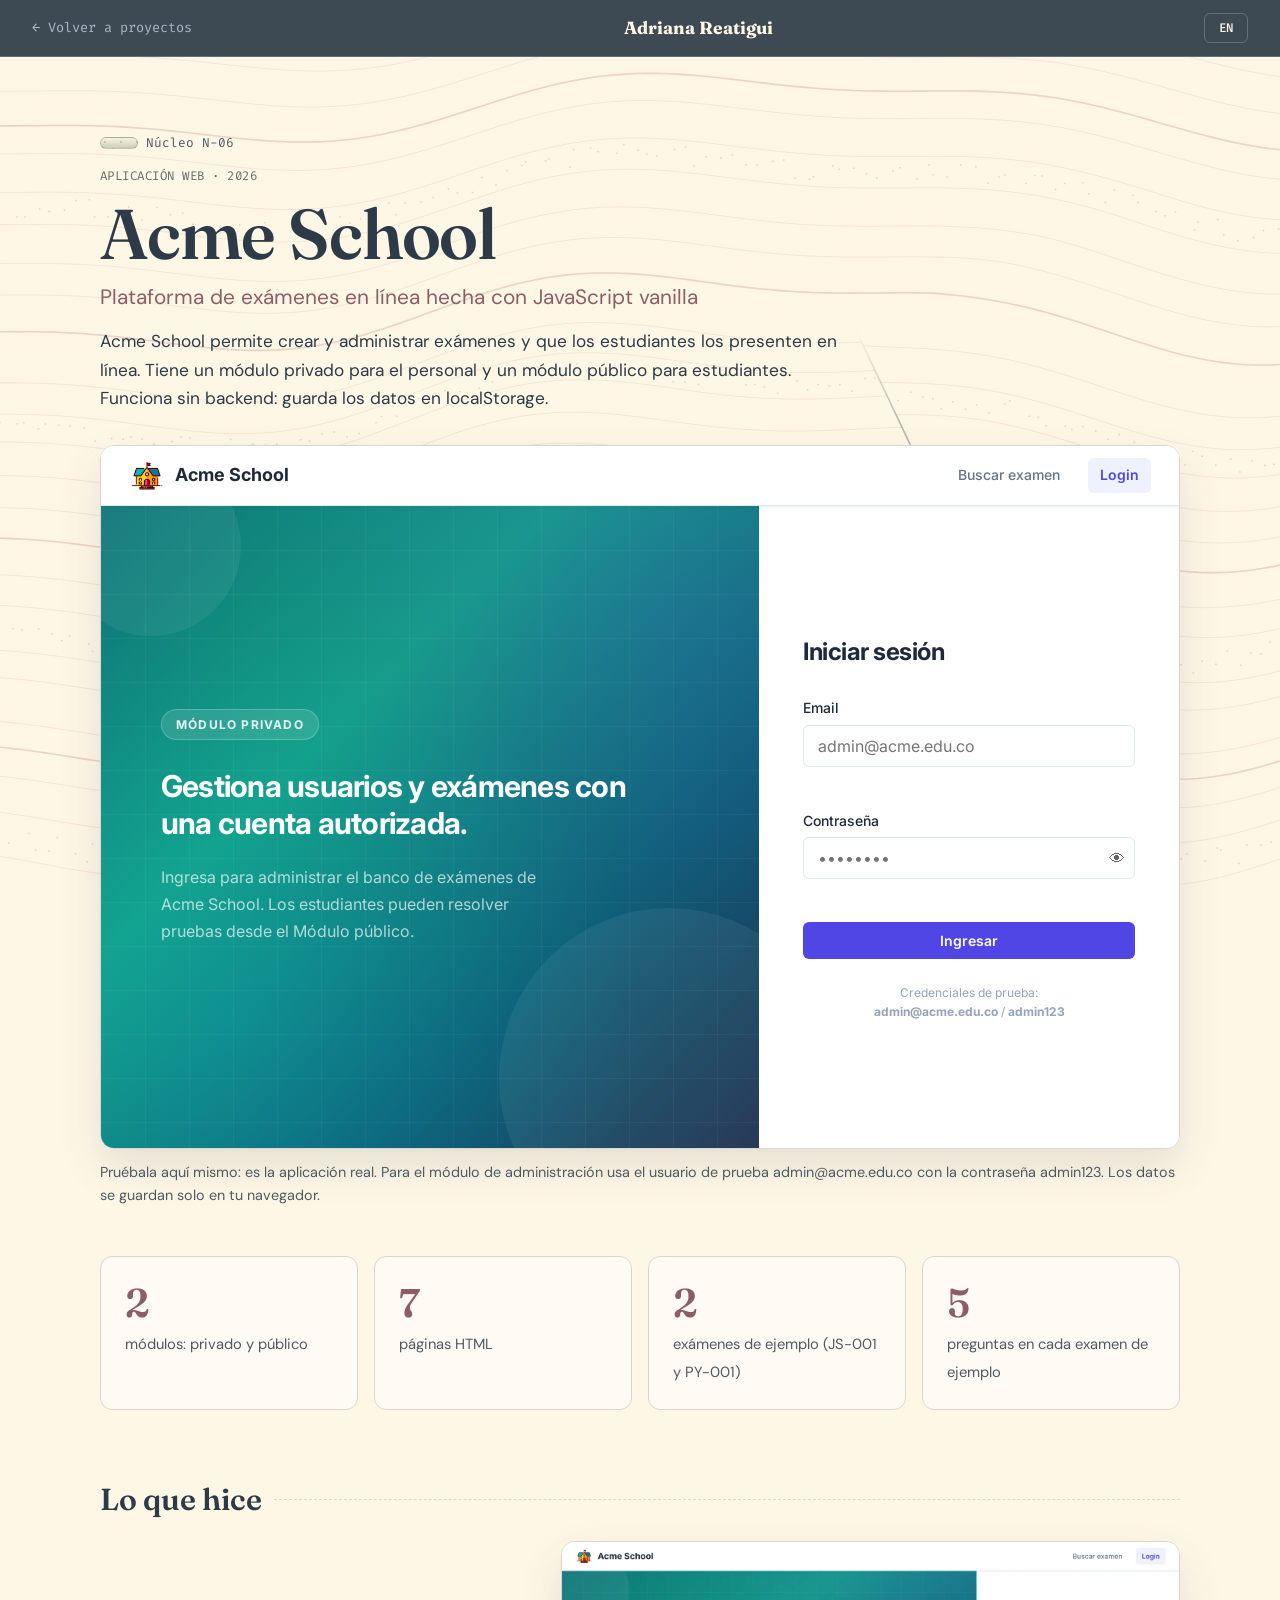
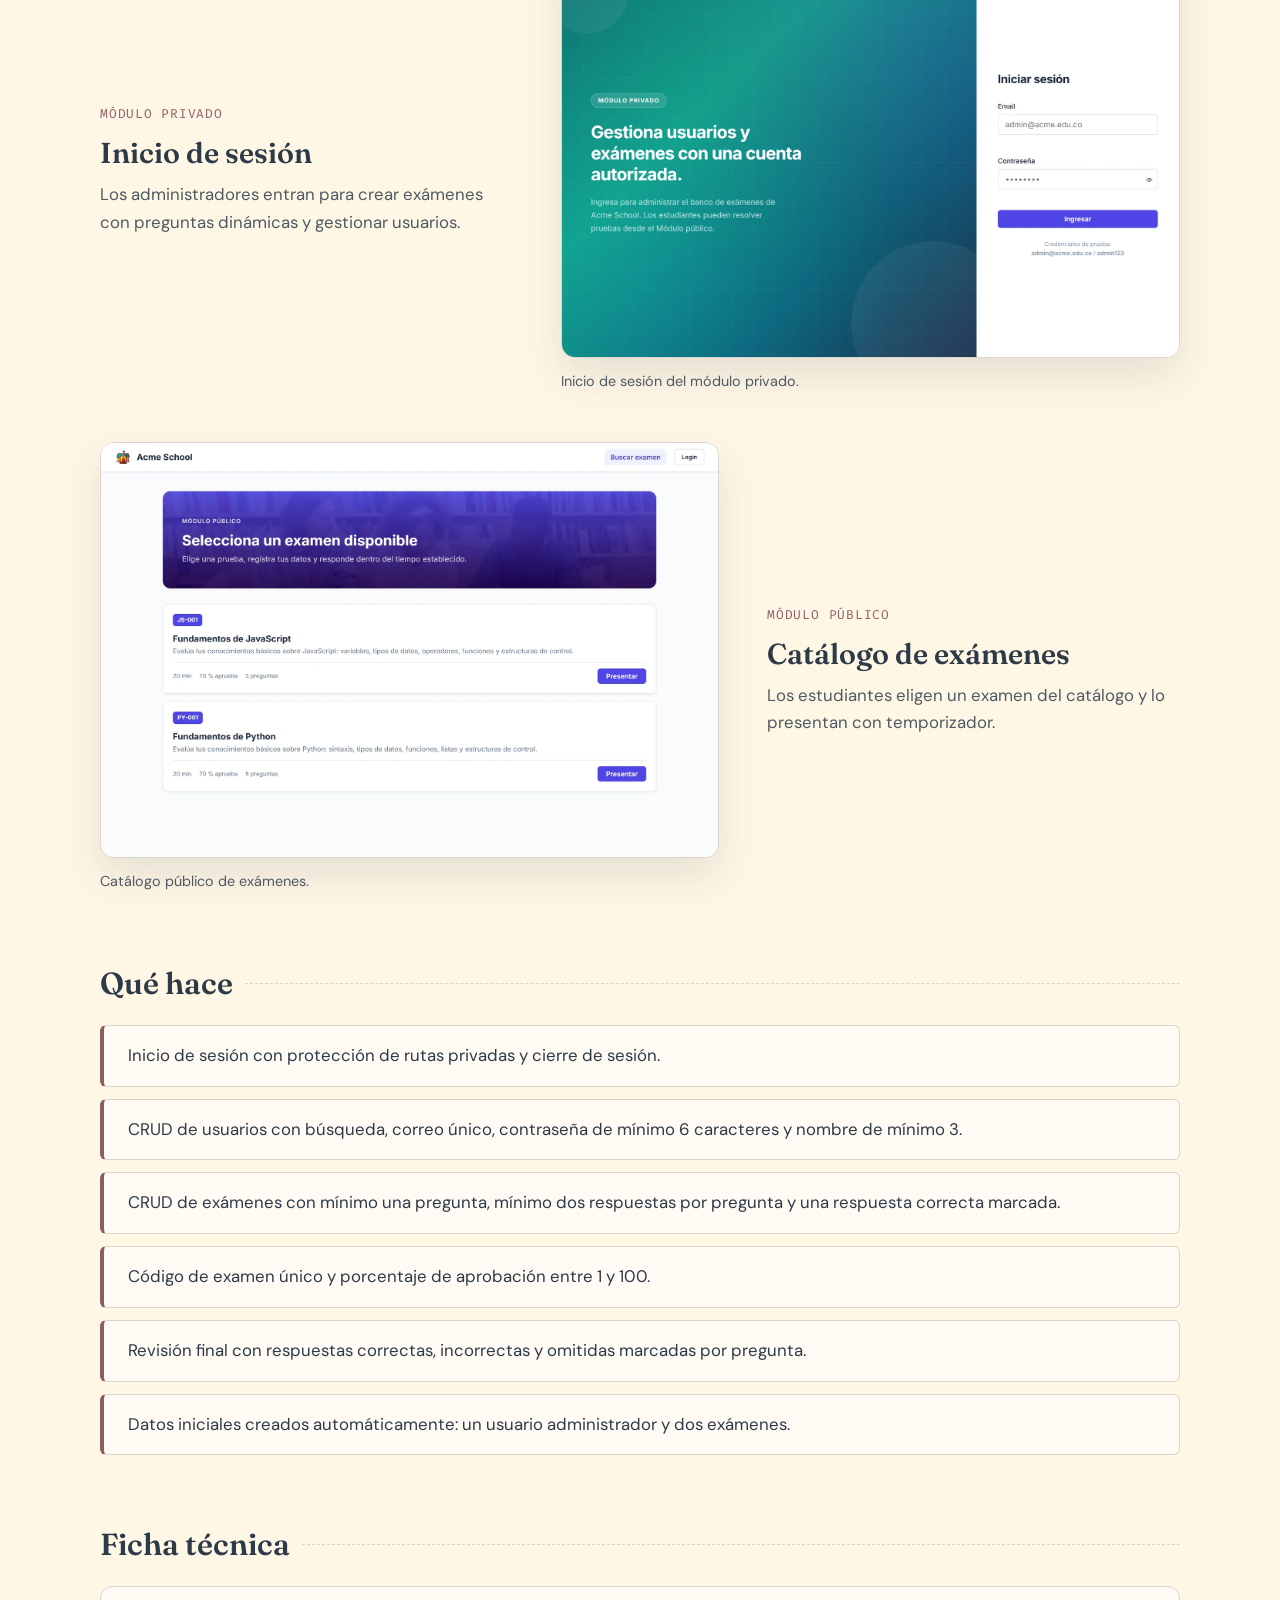
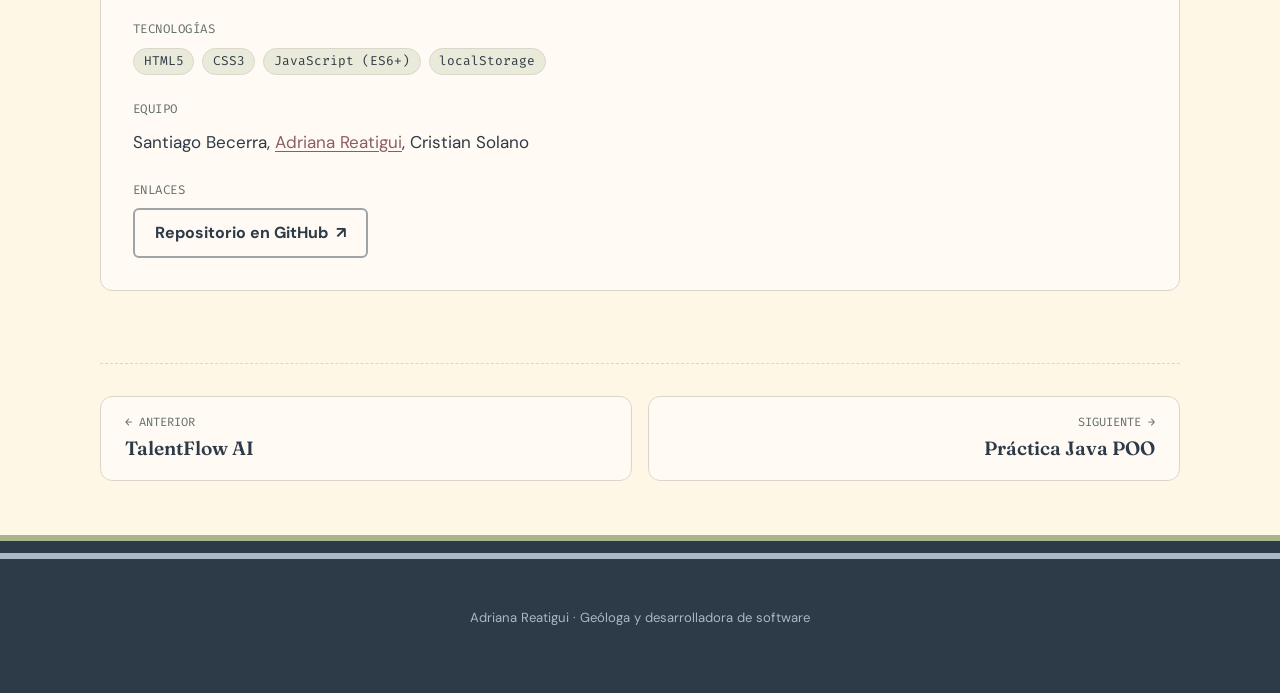
==== proyectos/acme-school.html @ 90c21eab "feat: :sparkles: página de cada proyecto con su trabajo real - Visores interactivos de los workflows" ====
<!DOCTYPE html>
<!-- Generado por tools/build_cases.py a partir de tools/cases/acme-school.json: edita el JSON, no este archivo -->
<html lang="es" data-motion="on" data-title-es="Acme School · Adriana Reatigui" data-title-en="Acme School · Adriana Reatigui">

<head>
  <meta charset="UTF-8">
  <meta name="viewport" content="width=device-width, initial-scale=1.0, viewport-fit=cover">
  <meta name="color-scheme" content="light">
  <meta name="theme-color" content="#2d3a47">
  <title>Acme School · Adriana Reatigui</title>
  <meta name="description" content="Acme School permite crear y administrar exámenes y que los estudiantes los presenten en línea. Tiene un módulo privado para el personal y un módulo público para estudiantes. Funciona sin backend: guarda los datos en localStorage.">
  <link rel="icon" href="../assets/favicon.svg" type="image/svg+xml">
  <link rel="preconnect" href="https://fonts.googleapis.com">
  <link rel="preconnect" href="https://fonts.gstatic.com" crossorigin>
  <link rel="stylesheet" href="https://fonts.googleapis.com/css2?family=DM+Sans:opsz,wght@9..40,400..700&amp;family=Fira+Code:wght@400..500&amp;family=Fraunces:ital,opsz,wght@0,9..144,500..700;1,9..144,500&amp;display=swap">
  <link rel="stylesheet" href="../css/tokens.css">
  <link rel="stylesheet" href="../css/base.css">
  <link rel="stylesheet" href="../css/case.css">
  <script>
    // Idioma elegido en el portafolio, antes de pintar la página (js/case.js hace el resto)
    try {
      if (/[?&]lang=en\b/.test(location.search) || (!/[?&]lang=es\b/.test(location.search) && localStorage.getItem('portafolio:idioma') === 'en')) document.documentElement.lang = 'en';
    } catch (error) {
      // Sin almacenamiento: queda en español
    }
  </script>
  <script type="module" src="../js/case.js"></script>
</head>

<body>
  <a class="skip-link" href="#contenido"><span lang="es">Saltar al contenido</span><span lang="en">Skip to content</span></a>

  <header class="header case-header theme-dark">
    <div class="header__bar">
      <a class="case-back" href="../index.html#proyectos"><span aria-hidden="true">←</span> <span lang="es">Volver a proyectos</span><span lang="en">Back to projects</span></a>
      <a class="header__brand" href="../index.html">Adriana Reatigui</a>
      <button class="lang-toggle" type="button" aria-label="Ver la página en inglés">EN</button>
    </div>
  </header>

  <main class="case case--showcase" id="contenido">
    <div class="case__inner">
      <header class="show-hero">
        <span class="case-hero__id"><span class="case-hero2__core" data-litho="sandstone" aria-hidden="true"></span><span lang="es">Núcleo N-06</span><span lang="en">Core N-06</span></span>
        <p class="case-hero__eyebrow" lang="es">Aplicación web · 2026</p><p class="case-hero__eyebrow" lang="en">Web application · 2026</p>
        <h1 class="show-hero__title">Acme School</h1>
        <p class="show-hero__subtitle" lang="es">Plataforma de exámenes en línea hecha con JavaScript vanilla</p><p class="show-hero__subtitle" lang="en">An online exam platform built with vanilla JavaScript</p>
        <p class="show-hero__intro" lang="es">Acme School permite crear y administrar exámenes y que los estudiantes los presenten en línea. Tiene un módulo privado para el personal y un módulo público para estudiantes. Funciona sin backend: guarda los datos en localStorage.</p><p class="show-hero__intro" lang="en">Acme School lets staff create and manage exams and lets students take them online. It has a private module for staff and a public module for students. It runs without a backend and stores its data in localStorage.</p>
      </header>
      <figure class="show-media show-media--app"><div class="show-demo"><iframe src="demos/acme-school/index.html" title="Demo de Acme School" loading="lazy"></iframe></div><figcaption><span lang="es">Pruébala aquí mismo: es la aplicación real. Para el módulo de administración usa el usuario de prueba admin@acme.edu.co con la contraseña admin123. Los datos se guardan solo en tu navegador.</span><span lang="en">Try it right here: this is the real app. For the admin module use the test user admin@acme.edu.co with the password admin123. Data is stored only in your browser.</span></figcaption></figure>

      <ul class="case-stats">
        <li class="case-stat"><span class="case-stat__value">2</span><span class="case-stat__label" lang="es">módulos: privado y público</span><span class="case-stat__label" lang="en">modules: private and public</span></li>
        <li class="case-stat"><span class="case-stat__value">7</span><span class="case-stat__label" lang="es">páginas HTML</span><span class="case-stat__label" lang="en">HTML pages</span></li>
        <li class="case-stat"><span class="case-stat__value">2</span><span class="case-stat__label" lang="es">exámenes de ejemplo (JS-001 y PY-001)</span><span class="case-stat__label" lang="en">sample exams (JS-001 and PY-001)</span></li>
        <li class="case-stat"><span class="case-stat__value">5</span><span class="case-stat__label" lang="es">preguntas en cada examen de ejemplo</span><span class="case-stat__label" lang="en">questions in each sample exam</span></li>
      </ul>
      <section class="case-section" aria-labelledby="blocks">
        <h2 class="case-section__title" id="blocks"><span lang="es">Lo que hice</span><span lang="en">What I did</span></h2>
        <article class="show-block"><div class="show-block__text"><span class="show-block__step"><span lang="es">Módulo privado</span><span lang="en">Private module</span></span><h3 class="show-block__title"><span lang="es">Inicio de sesión</span><span lang="en">Sign-in</span></h3><p lang="es">Los administradores entran para crear exámenes con preguntas dinámicas y gestionar usuarios.</p><p lang="en">Admins sign in to create exams with dynamic questions and manage users.</p></div><figure class="show-media"><a href="../assets/img/casos/acme-login.webp" target="_blank" rel="noopener"><img src="../assets/img/casos/acme-login.webp" alt="Pantalla de inicio de sesión de Acme School" data-alt-es="Pantalla de inicio de sesión de Acme School" data-alt-en="Acme School sign-in screen" loading="lazy" decoding="async"></a><figcaption><span lang="es">Inicio de sesión del módulo privado.</span><span lang="en">Private module sign-in.</span></figcaption></figure></article>
        <article class="show-block show-block--flip"><div class="show-block__text"><span class="show-block__step"><span lang="es">Módulo público</span><span lang="en">Public module</span></span><h3 class="show-block__title"><span lang="es">Catálogo de exámenes</span><span lang="en">Exam catalog</span></h3><p lang="es">Los estudiantes eligen un examen del catálogo y lo presentan con temporizador.</p><p lang="en">Students pick an exam from the catalog and take it with a timer.</p></div><figure class="show-media"><a href="../assets/img/casos/acme-catalogo.webp" target="_blank" rel="noopener"><img src="../assets/img/casos/acme-catalogo.webp" alt="Catálogo público de exámenes de Acme School" data-alt-es="Catálogo público de exámenes de Acme School" data-alt-en="Acme School public exam catalog" loading="lazy" decoding="async"></a><figcaption><span lang="es">Catálogo público de exámenes.</span><span lang="en">Public exam catalog.</span></figcaption></figure></article>
      </section>
      <section class="case-section" aria-labelledby="results">
        <h2 class="case-section__title" id="results"><span lang="es">Qué hace</span><span lang="en">What it does</span></h2>
        <ul class="show-results" lang="es"><li>Inicio de sesión con protección de rutas privadas y cierre de sesión.</li><li>CRUD de usuarios con búsqueda, correo único, contraseña de mínimo 6 caracteres y nombre de mínimo 3.</li><li>CRUD de exámenes con mínimo una pregunta, mínimo dos respuestas por pregunta y una respuesta correcta marcada.</li><li>Código de examen único y porcentaje de aprobación entre 1 y 100.</li><li>Revisión final con respuestas correctas, incorrectas y omitidas marcadas por pregunta.</li><li>Datos iniciales creados automáticamente: un usuario administrador y dos exámenes.</li></ul><ul class="show-results" lang="en"><li>Sign-in with private route protection and sign-out.</li><li>User CRUD with search, unique email, a password of at least 6 characters and a name of at least 3.</li><li>Exam CRUD requiring at least one question, at least two answers per question and one answer marked as correct.</li><li>Unique exam code and a passing percentage between 1 and 100.</li><li>Final review marking correct, incorrect and skipped answers for each question.</li><li>Initial data created automatically: one administrator user and two exams.</li></ul>
      </section>
      <section class="case-section" aria-labelledby="facts">
        <h2 class="case-section__title" id="facts"><span lang="es">Ficha técnica</span><span lang="en">Project details</span></h2>
        <dl class="case-facts">
          <div><dt><span lang="es">Tecnologías</span><span lang="en">Technologies</span></dt><dd><ul class="chips"><li class="chip">HTML5</li><li class="chip">CSS3</li><li class="chip">JavaScript (ES6+)</li><li class="chip">localStorage</li></ul></dd></div>
          <div><dt><span lang="es">Equipo</span><span lang="en">Team</span></dt><dd>Santiago Becerra, <a href="https://github.com/reatiguiadriana901" target="_blank" rel="noopener">Adriana Reatigui</a>, Cristian Solano</dd></div>
          <div><dt><span lang="es">Enlaces</span><span lang="en">Links</span></dt><dd class="case-links"><a class="button button--ghost" href="https://github.com/reatiguiadriana901/ProyectoAcmesSchool_JavaScript_Becerra_Reatigui_Solano" target="_blank" rel="noopener"><span lang="es">Repositorio en GitHub</span><span lang="en">GitHub repository</span> <span aria-hidden="true">↗</span></a></dd></div>
        </dl>
      </section>
      <nav class="case-pager" aria-label="Otros proyectos">
        <a class="case-pager__link case-pager__link--prev" href="talentflow-ai.html"><span class="case-pager__hint"><span lang="es">← Anterior</span><span lang="en">← Previous</span></span><span class="case-pager__name">TalentFlow AI</span></a>
        <a class="case-pager__link case-pager__link--next" href="java-poo.html"><span class="case-pager__hint"><span lang="es">Siguiente →</span><span lang="en">Next →</span></span><span class="case-pager__name"><span lang="es">Práctica Java POO</span><span lang="en">Java OOP Practice</span></span></a>
      </nav>
    </div>
  </main>

  <footer class="footer theme-dark">
    <p class="footer__credits">Adriana Reatigui · <span lang="es">Geóloga y desarrolladora de software</span><span lang="en">Geologist and software developer</span></p>
  </footer>

  <!-- Fondo animado: corte geológico (fx/cross-section.js) -->
  <canvas class="cross-section" id="cross-section" aria-hidden="true"></canvas>
</body>

</html>
---- css/tokens.css ----
/* ==========================================================================
   Tokens: paleta de Adriana (crema vainilla, rosa pétalo, palo de rosa,
   salvia, azul niebla y azul medianoche), los colores de Lapilli,
   tipografías y medidas.
   El sitio es claro; .theme-dark (cabecera, inicio, contacto y pie) usa los
   mismos tokens con valores invertidos.
   ========================================================================== */

:root {
  color-scheme: light;

  /* Paleta */
  --vanilla: #fff7e6;
  --blush: #f7c8d3;
  --rosewood: #b46a72;
  --sage: #a8b58a;
  --misty: #a9b7c6;
  --midnight: #2d3a47;

  /* Fondos */
  --color-bg: var(--vanilla);
  /* Todo sale de los seis colores base, así el panel de ajustes puede cambiar de paleta */
  --color-surface: color-mix(in oklab, var(--vanilla) 45%, white);
  --color-surface-raised: color-mix(in oklab, var(--vanilla) 90%, var(--midnight));
  --color-border: color-mix(in oklab, var(--vanilla) 84%, var(--midnight));

  /* Texto: los acentos de la paleta se oscurecen con el color oscuro para que den contraste */
  --color-text: var(--midnight);
  --color-text-muted: color-mix(in oklab, var(--midnight) 82%, var(--vanilla));
  --color-heading: color-mix(in oklab, var(--rosewood) 72%, var(--midnight));
  --color-label: color-mix(in oklab, var(--sage) 45%, var(--midnight));

  /* Acentos */
  --color-accent: color-mix(in oklab, var(--rosewood) 72%, var(--midnight));
  --color-accent-strong: color-mix(in oklab, var(--rosewood) 55%, var(--midnight));
  --color-chip: color-mix(in oklab, var(--sage) 24%, var(--color-surface));
  --color-highlight: var(--rosewood); /* solo decoración */

  /* Estratos de la columna de habilidades y del pie */
  --color-stratum-1: var(--blush);
  --color-stratum-2: var(--sage);
  --color-stratum-3: var(--misty);
  --color-stratum-4: var(--midnight);

  /* Rocas de los cortes geológicos y de la columna de habilidades */
  --color-soil: color-mix(in oklab, var(--sage) 70%, var(--midnight));
  --color-sandstone: color-mix(in oklab, var(--sage) 28%, var(--vanilla));
  --color-shale: color-mix(in oklab, var(--blush) 50%, var(--vanilla));
  --color-limestone: color-mix(in oklab, var(--misty) 38%, var(--vanilla));
  --color-conglomerate: color-mix(in oklab, var(--rosewood) 22%, var(--vanilla));
  --color-igneous: color-mix(in oklab, var(--midnight) 14%, var(--vanilla));
  --color-dike: var(--rosewood);

  /* Símbolos de litología (mosaicos SVG): arenisca, lutita, caliza, conglomerado e ígnea */
  --litho-sandstone: url("data:image/svg+xml,%3Csvg xmlns='http://www.w3.org/2000/svg' width='16' height='16'%3E%3Cpath fill='%232d3a47' fill-opacity='.22' d='M3 3h2v2H3zM11 10h2v2h-2z'/%3E%3C/svg%3E");
  --litho-shale: url("data:image/svg+xml,%3Csvg xmlns='http://www.w3.org/2000/svg' width='24' height='12'%3E%3Cpath stroke='%232d3a47' stroke-opacity='.22' stroke-width='1.5' d='M2 3.5h8M14 9.5h8'/%3E%3C/svg%3E");
  --litho-limestone: url("data:image/svg+xml,%3Csvg xmlns='http://www.w3.org/2000/svg' width='32' height='16'%3E%3Cpath fill='none' stroke='%232d3a47' stroke-opacity='.18' stroke-width='1.5' d='M0 .75h32M0 8.75h32M8 0v8M24 8v8'/%3E%3C/svg%3E");
  --litho-conglomerate: url("data:image/svg+xml,%3Csvg xmlns='http://www.w3.org/2000/svg' width='28' height='20'%3E%3Cg fill='none' stroke='%232d3a47' stroke-opacity='.22' stroke-width='1.5'%3E%3Ccircle cx='7' cy='6' r='3'/%3E%3Ccircle cx='20' cy='14' r='3.5'/%3E%3C/g%3E%3C/svg%3E");
  --litho-igneous: url("data:image/svg+xml,%3Csvg xmlns='http://www.w3.org/2000/svg' width='20' height='20'%3E%3Cpath fill='none' stroke='%232d3a47' stroke-opacity='.22' stroke-width='1.5' d='M2 3l3 5l3-5M12 12l3 5l3-5'/%3E%3C/svg%3E");

  /* Lapilli, el T-Rex verde olivino */
  --color-olivine: #7a9a3a;
  --color-olivine-shadow: #556b2a;
  --color-olivine-belly: #c9d98a;
  --color-eye: #1f1a17;

  /* Tipografías: Fraunces (títulos), DM Sans (texto), Fira Code (etiquetas) */
  --font-display: "Fraunces", Georgia, "Times New Roman", serif;
  --font-body: "DM Sans", system-ui, -apple-system, "Segoe UI", Roboto, sans-serif;
  --font-mono: "Fira Code", ui-monospace, "Cascadia Code", Consolas, monospace;

  /* Espacios y medidas */
  --space-1: 0.25rem;
  --space-2: 0.5rem;
  --space-3: 0.75rem;
  --space-4: 1rem;
  --space-5: 1.5rem;
  --space-6: 2rem;
  --space-7: 3rem;
  --space-8: 4.5rem;
  /* La columna crece en pantallas grandes, pero deja siempre 300 px a cada lado para Lapilli */
  --column: clamp(760px, calc(100vw - 600px), 1120px);
  --gutter: clamp(1rem, 4vw, 2rem);
  --header-h: 3.5rem;
  --radius-sm: 6px;
  --radius: 12px;
  --shadow: 0 12px 32px rgb(45 58 71 / 0.12);

  /* Escena de la mascota (layout.js actualiza --px y --lane-w) */
  --px: 4px;
  --lane-w: 0px;
  --stage-h: 88px;

  /* Capas */
  --z-scene: 5;
  --z-content: 10;
  --z-mascot: 20;
  --z-fx: 30;
  --z-stage: 40;
  --z-header: 50;
}

/* Secciones oscuras: azul medianoche con texto vainilla y acento rosa pétalo */
.theme-dark {
  color-scheme: dark;
  --color-bg: var(--midnight);
  --color-surface: color-mix(in oklab, var(--midnight) 88%, white);
  --color-surface-raised: color-mix(in oklab, var(--midnight) 80%, white);
  --color-border: color-mix(in oklab, var(--midnight) 70%, white);
  --color-text: var(--vanilla);
  --color-text-muted: var(--misty);
  --color-heading: var(--sage);
  --color-label: var(--sage);
  --color-accent: var(--blush);
  --color-accent-strong: color-mix(in oklab, var(--blush) 60%, white);
  --color-chip: color-mix(in oklab, var(--sage) 24%, var(--color-bg));
  background: var(--color-bg);
  color: var(--color-text);
}
---- css/base.css ----
/* ==========================================================================
   Base: reset, tipografía, botones, cabecera, pie y accesibilidad
   ========================================================================== */

*,
*::before,
*::after {
  box-sizing: border-box;
}

html {
  scroll-behavior: smooth;
  scroll-padding-top: calc(var(--header-h) + 1.5rem);
  -webkit-text-size-adjust: 100%;
}

body {
  position: relative; /* origen de las coordenadas del documento para la escena */
  margin: 0;
  /* Detrás va el corte geológico animado (fx/cross-section.js) */
  background: var(--color-bg);
  color: var(--color-text);
  font-family: var(--font-body);
  font-size: 1.0625rem;
  line-height: 1.65;
  overflow-x: hidden;
}

img,
canvas,
svg {
  display: block;
  max-width: 100%;
}

h1,
h2,
h3,
h4 {
  margin: 0 0 var(--space-4);
  font-family: var(--font-display);
  font-weight: 600;
  line-height: 1.15;
  text-wrap: balance;
}

h2 {
  font-size: clamp(2rem, 4.5vw, 2.75rem);
}

h3 {
  font-size: 1.3rem;
}

p {
  margin: 0 0 var(--space-4);
}

a {
  color: var(--color-accent);
  text-underline-offset: 0.2em;
}

a:hover {
  color: var(--color-accent-strong);
}

:focus-visible {
  outline: 3px solid var(--color-accent);
  outline-offset: 2px;
  border-radius: 2px;
}

.visually-hidden {
  position: absolute !important;
  width: 1px;
  height: 1px;
  margin: -1px;
  padding: 0;
  overflow: hidden;
  clip: rect(0 0 0 0);
  white-space: nowrap;
  border: 0;
}

.skip-link {
  position: absolute;
  top: var(--space-2);
  left: var(--space-2);
  z-index: calc(var(--z-header) + 1);
  padding: var(--space-2) var(--space-4);
  background: var(--color-accent);
  color: var(--color-bg);
  font-weight: 700;
  border-radius: var(--radius-sm);
  transform: translateY(-200%);
}

.skip-link:focus {
  transform: none;
}

/* ---------- Columna central ---------- */

.section {
  position: relative;
  z-index: var(--z-content);
  padding-block: clamp(3.5rem, 7vw, 5.5rem);
  padding-inline: var(--gutter);
}

.section__inner {
  max-width: var(--column);
  margin-inline: auto;
}

/* Etiqueta corta sobre un título */
.eyebrow {
  display: inline-flex;
  align-items: center;
  gap: var(--space-2);
  margin-bottom: var(--space-4);
  color: var(--color-label);
  font-family: var(--font-mono);
  font-size: 0.85rem;
  letter-spacing: 0.02em;
}

/* Número de sección, como el de una pestaña de archivo */
.eyebrow__index {
  padding: 0 0.45rem;
  border: 1px solid currentColor;
  border-radius: 4px;
  font-size: 0.75rem;
}

.chips {
  display: flex;
  flex-wrap: wrap;
  gap: var(--space-2);
  margin: 0;
  padding: 0;
  list-style: none;
}

.chip {
  padding: 0.15rem 0.6rem;
  border: 1px solid var(--color-border);
  border-radius: 999px;
  background: var(--color-chip);
  color: var(--color-text);
  font-family: var(--font-mono);
  font-size: 0.8rem;
  line-height: 1.6;
}

/* ---------- Botones ---------- */

.button {
  display: inline-flex;
  align-items: center;
  justify-content: center;
  gap: var(--space-2);
  min-height: 2.75rem;
  padding: 0.6rem 1.25rem;
  border: 2px solid transparent;
  border-radius: var(--radius-sm);
  font-family: var(--font-body);
  font-size: 1rem;
  font-weight: 700;
  text-decoration: none;
  cursor: pointer;
  transition: transform 0.15s ease, background-color 0.15s ease, color 0.15s ease;
}

.button--primary {
  background: var(--color-accent);
  color: var(--color-bg);
}

.button--primary:hover {
  background: var(--color-accent-strong);
  color: var(--color-bg);
}

.button--ghost {
  border-color: color-mix(in oklab, var(--color-text) 45%, transparent);
  background: transparent;
  color: var(--color-text);
}

.button--ghost:hover {
  border-color: var(--color-accent);
  color: var(--color-accent);
}

.button:active {
  transform: translateY(1px);
}

/* ---------- Cabecera ---------- */

.header {
  position: sticky;
  top: 0;
  z-index: var(--z-header);
  background: color-mix(in oklab, var(--color-bg) 92%, transparent);
  backdrop-filter: blur(8px);
  border-bottom: 1px solid var(--color-border);
}

.header__bar {
  display: flex;
  align-items: center;
  gap: var(--space-4);
  min-height: var(--header-h);
  padding-inline: var(--gutter);
}

.header__brand {
  flex: none;
  color: var(--color-text);
  font-family: var(--font-display);
  font-size: 1.1rem;
  font-weight: 700;
  text-decoration: none;
}

.nav {
  flex: 1;
  min-width: 0;
  overflow-x: auto;
  scrollbar-width: none;
}

.nav__list {
  display: flex;
  gap: var(--space-1);
  margin: 0;
  padding: 0;
  list-style: none;
}

.nav__link {
  display: block;
  padding: 0.35rem 0.6rem;
  border-radius: var(--radius-sm);
  color: var(--color-text-muted);
  font-family: var(--font-mono);
  font-size: 0.82rem;
  white-space: nowrap;
  text-decoration: none;
}

.nav__link:hover,
.nav__link[aria-current="true"] {
  background: var(--color-surface-raised);
  color: var(--color-text);
}

.motion-toggle,
.lang-toggle {
  flex: none;
  display: inline-flex;
  align-items: center;
  gap: var(--space-2);
  padding: 0.35rem 0.7rem;
  border: 1px solid var(--color-border);
  border-radius: var(--radius-sm);
  background: transparent;
  color: var(--color-text-muted);
  font-family: var(--font-mono);
  font-size: 0.78rem;
  cursor: pointer;
}

.motion-toggle:hover,
.lang-toggle:hover {
  border-color: var(--color-accent);
  color: var(--color-text);
}

/* Botón de idioma: muestra el idioma al que cambia (EN o ES) */
.lang-toggle {
  justify-content: center;
  min-width: 2.75rem;
  color: var(--color-text);
  font-weight: 500;
}

/* Sin JavaScript no hay traducción ni ajustes */
html:not(.js) .lang-toggle,
html:not(.js) .settings {
  display: none;
}

/* ---------- Panel de ajustes (ui/settings.js): un <details> ---------- */

.settings {
  position: relative;
  flex: none;
}

.settings__toggle {
  display: inline-flex;
  align-items: center;
  gap: var(--space-2);
  padding: 0.35rem 0.7rem;
  border: 1px solid var(--color-border);
  border-radius: var(--radius-sm);
  color: var(--color-text-muted);
  font-family: var(--font-mono);
  font-size: 0.78rem;
  list-style: none;
  cursor: pointer;
}

.settings__toggle::-webkit-details-marker {
  display: none;
}

.settings__toggle::after {
  content: "▾";
}

.settings[open] .settings__toggle,
.settings__toggle:hover {
  border-color: var(--color-accent);
  color: var(--color-text);
}

.settings__panel {
  position: absolute;
  top: calc(100% + var(--space-2));
  right: 0;
  z-index: 1;
  display: grid;
  gap: var(--space-2);
  width: 270px;
  padding: var(--space-4);
  border: 1px solid var(--color-border);
  border-radius: var(--radius);
  background: var(--color-surface);
  box-shadow: 0 18px 40px rgb(0 0 0 / 0.35);
}

.settings__label {
  margin: var(--space-2) 0 0;
  color: var(--color-label);
  font-family: var(--font-mono);
  font-size: 0.72rem;
  letter-spacing: 0.04em;
  text-transform: uppercase;
}

.settings__panel .motion-toggle,
.settings__lapilli {
  justify-content: center;
  width: 100%;
}

.settings__lapilli {
  display: inline-flex;
  padding: 0.35rem 0.7rem;
  border: 1px solid var(--color-border);
  border-radius: var(--radius-sm);
  background: transparent;
  color: var(--color-text);
  font-family: var(--font-mono);
  font-size: 0.78rem;
  cursor: pointer;
}

.settings__lapilli:hover {
  border-color: var(--color-accent);
}

.settings__palettes {
  display: grid;
  gap: var(--space-1);
}

.settings__palette {
  display: flex;
  align-items: center;
  gap: var(--space-3);
  width: 100%;
  padding: 0.35rem 0.5rem;
  border: 1px solid transparent;
  border-radius: var(--radius-sm);
  background: transparent;
  color: var(--color-text);
  font-family: var(--font-body);
  font-size: 0.85rem;
  text-align: left;
  cursor: pointer;
}

.settings__palette:hover,
.settings__palette[aria-pressed="true"] {
  border-color: var(--color-accent);
  background: var(--color-surface-raised);
}

/* Los cinco colores de cada paleta, en círculos que se montan un poco */
.settings__swatches {
  display: flex;
  flex: none;
}

.settings__swatches span {
  width: 16px;
  height: 16px;
  margin-right: -4px;
  border: 1px solid rgb(255 255 255 / 0.3);
  border-radius: 50%;
}

.motion-toggle[disabled] {
  cursor: default;
  opacity: 0.7;
}

@media (max-width: 899px) {
  .header__bar {
    flex-wrap: wrap;
    row-gap: 0;
    padding-block: var(--space-2);
  }

  .header__brand {
    flex: 1;
  }

  .nav {
    order: 3;
    flex-basis: 100%;
  }
}

/* ---------- Pie ---------- */

.footer {
  position: relative;
  z-index: var(--z-content);
  padding: var(--space-7) var(--gutter);
  border-top: 6px solid var(--color-stratum-3);
  box-shadow: 0 -12px 0 var(--color-stratum-4), 0 -18px 0 var(--color-stratum-2);
  background: var(--color-bg);
  color: var(--color-text-muted);
  font-size: 0.9rem;
  text-align: center;
}

.footer__quote {
  color: var(--color-heading);
  font-family: var(--font-display);
  font-size: 1.25rem;
  font-style: italic;
}

.footer__credits {
  max-width: 60ch;
  margin-inline: auto;
  font-size: 0.82rem;
}

/* ---------- Aparición al hacer scroll (solo con JS y movimiento activo) ---------- */

html.js[data-motion="on"] .reveal {
  opacity: 0;
  transform: translateY(18px);
  transition: opacity 0.6s ease, transform 0.6s ease;
}

html.js[data-motion="on"] .reveal.is-visible {
  opacity: 1;
  transform: none;
}

/* ---------- Movimiento reducido o pausado ---------- */

html[data-motion="off"] {
  scroll-behavior: auto;
}

html[data-motion="off"] *,
html[data-motion="off"] *::before,
html[data-motion="off"] *::after {
  animation-duration: 0.01ms !important;
  animation-iteration-count: 1 !important;
  transition-duration: 0.01ms !important;
}

@media (prefers-reduced-motion: reduce) {
  html {
    scroll-behavior: auto;
  }
}
---- css/case.css ----
/* ==========================================================================
   Páginas de cada proyecto (proyectos/*.html), como un caso de estudio: resumen,
   cifras, contexto, cómo funciona, resultados, capturas y ficha técnica.
   Las genera tools/build_cases.py a partir de tools/cases/*.json.
   ========================================================================== */

/* Los textos van en los dos idiomas; js/case.js cambia el lang de <html> */
html[lang="es"] [lang="en"]:not(html),
html[lang="en"] [lang="es"]:not(html) {
  display: none !important;
}

.case-header .header__bar {
  justify-content: space-between;
}

.case-back {
  display: inline-flex;
  align-items: center;
  gap: var(--space-2);
  color: var(--color-text-muted);
  font-family: var(--font-mono);
  font-size: 0.85rem;
  text-decoration: none;
}

.case-back:hover {
  color: var(--color-text);
}

/* En celular basta con volver: el nombre no cabe en la barra */
@media (max-width: 480px) {
  .case-header .header__brand {
    display: none;
  }
}

.case {
  position: relative;
  z-index: var(--z-content);
  padding: clamp(2.5rem, 6vw, 4.5rem) var(--gutter) var(--space-8);
}

.case__inner {
  max-width: 880px;
  margin-inline: auto;
}

/* ---------- Encabezado: un núcleo de perforación al lado del título ---------- */

.case-hero {
  display: grid;
  grid-template-columns: auto minmax(0, 1fr);
  gap: clamp(1rem, 3vw, 2rem);
  margin-bottom: var(--space-7);
}

.case-hero__core {
  --litho: var(--litho-sandstone);
  --rock: var(--color-sandstone);
  position: relative;
  width: 22px;
  min-height: 100%;
  border: 1px solid color-mix(in oklab, var(--midnight) 22%, transparent);
  border-radius: 11px;
  background:
    linear-gradient(to right, rgb(255 255 255 / 0.5), transparent 45%, rgb(45 58 71 / 0.14)),
    var(--litho),
    var(--rock);
}

.case-hero__core[data-litho="shale"] { --litho: var(--litho-shale); --rock: var(--color-shale); }
.case-hero__core[data-litho="limestone"] { --litho: var(--litho-limestone); --rock: var(--color-limestone); }
.case-hero__core[data-litho="conglomerate"] { --litho: var(--litho-conglomerate); --rock: var(--color-conglomerate); }
.case-hero__core[data-litho="igneous"] { --litho: var(--litho-igneous); --rock: var(--color-igneous); }

.case-hero__id {
  display: block;
  margin-bottom: var(--space-3);
  color: var(--color-text-muted);
  font-family: var(--font-mono);
  font-size: 0.8rem;
}

.case-hero__eyebrow {
  display: flex;
  flex-wrap: wrap;
  align-items: center;
  gap: var(--space-2);
  margin: 0 0 var(--space-3);
  color: var(--color-label);
  font-family: var(--font-mono);
  font-size: 0.78rem;
  letter-spacing: 0.04em;
  text-transform: uppercase;
}

.case-hero__title {
  margin: 0 0 var(--space-5);
  font-size: clamp(2.2rem, 6vw, 3.4rem);
  line-height: 1.08;
}

.case-hero__subtitle {
  margin: calc(-1 * var(--space-3)) 0 var(--space-5);
  color: var(--color-heading);
  font-size: 1.15rem;
}

.case-hero__summary {
  margin: 0;
  padding: var(--space-5);
  border: 1px solid var(--color-border);
  border-left: 4px solid var(--color-accent);
  border-radius: var(--radius-sm);
  background: var(--color-surface);
  box-shadow: var(--shadow);
  font-size: 1.08rem;
}

/* ---------- Cifras ---------- */

.case-stats {
  display: grid;
  grid-template-columns: repeat(auto-fit, minmax(170px, 1fr));
  gap: var(--space-4);
  margin: 0 0 var(--space-8);
  padding: 0;
  list-style: none;
}

.case-stat {
  padding: var(--space-5);
  border: 1px solid var(--color-border);
  border-radius: var(--radius);
  background: var(--color-surface);
}

.case-stat__value {
  display: block;
  margin-bottom: var(--space-1);
  color: var(--color-heading);
  font-family: var(--font-display);
  font-size: clamp(1.9rem, 4vw, 2.5rem);
  font-weight: 600;
  line-height: 1.1;
}

.case-stat__label {
  color: var(--color-text-muted);
  font-size: 0.92rem;
}

/* ---------- Secciones ---------- */

.case-section {
  margin-bottom: var(--space-8);
}

.case-section__title {
  display: flex;
  align-items: center;
  gap: var(--space-3);
  margin: 0 0 var(--space-5);
  font-size: clamp(1.5rem, 3vw, 1.9rem);
}

/* Línea punteada después del título, como el tramo de una columna */
.case-section__title::after {
  content: "";
  flex: 1;
  border-top: 1px dashed var(--color-border);
}

.case-section p {
  max-width: 70ch;
}

.case-list {
  display: grid;
  gap: var(--space-3);
  max-width: 70ch;
  margin: 0;
  padding: 0;
  list-style: none;
}

.case-list li {
  position: relative;
  padding-left: 1.4rem;
}

.case-list li::before {
  content: "";
  position: absolute;
  top: 0.62em;
  left: 0;
  width: 0.55rem;
  height: 0.55rem;
  border-radius: 2px;
  background: var(--color-accent);
}

/* ---------- Cómo funciona: un registro de perforación con tramos numerados ---------- */

.case-steps {
  position: relative;
  display: grid;
  gap: var(--space-5);
  margin: 0;
  padding: 0 0 0 3.25rem;
  list-style: none;
  counter-reset: step;
}

.case-steps::before {
  content: "";
  position: absolute;
  top: 0.4rem;
  bottom: 0.4rem;
  left: 1.05rem;
  width: 4px;
  border-radius: 2px;
  background: var(--litho-shale), color-mix(in oklab, var(--sage) 40%, var(--color-surface));
}

.case-step {
  position: relative;
  counter-increment: step;
}

.case-step::before {
  content: counter(step, decimal-leading-zero);
  position: absolute;
  top: -0.1rem;
  left: -3.25rem;
  display: grid;
  place-items: center;
  width: 2.2rem;
  height: 2.2rem;
  border: 2px solid var(--color-accent);
  border-radius: 50%;
  background: var(--color-bg);
  color: var(--color-accent);
  font-family: var(--font-mono);
  font-size: 0.8rem;
  font-weight: 500;
}

.case-step__title {
  margin: 0 0 var(--space-1);
  font-family: var(--font-body);
  font-size: 1.08rem;
  font-weight: 700;
}

.case-step p {
  margin: 0;
  color: var(--color-text-muted);
}

/* ---------- Figuras con barras (datos agregados) ---------- */

.case-figure {
  margin: 0 0 var(--space-6);
  padding: var(--space-5);
  border: 1px solid var(--color-border);
  border-radius: var(--radius);
  background: var(--color-surface);
}

.case-figure__title {
  margin: 0 0 var(--space-4);
  font-family: var(--font-body);
  font-size: 1rem;
  font-weight: 700;
}

.case-bars {
  display: grid;
  gap: var(--space-3);
  margin: 0;
  padding: 0;
  list-style: none;
}

.case-bar {
  display: grid;
  grid-template-columns: minmax(0, 15rem) minmax(0, 1fr);
  gap: var(--space-3);
  align-items: center;
}

.case-bar__label {
  font-size: 0.9rem;
}

.case-bar__track {
  display: grid;
  grid-template-columns: minmax(0, 1fr) 6.5rem;
  gap: var(--space-3);
  align-items: center;
}

.case-bar__rail {
  display: block;
  min-width: 0;
}

.case-bar__fill {
  display: block;
  width: var(--share);
  min-width: 4px;
  height: 0.9rem;
  border-radius: 3px;
  background: var(--litho-sandstone), var(--color-accent);
}

.case-bar__value {
  color: var(--color-text-muted);
  font-family: var(--font-mono);
  font-size: 0.82rem;
  white-space: nowrap;
}

@media (max-width: 560px) {
  .case-bar {
    grid-template-columns: minmax(0, 1fr);
    gap: var(--space-1);
  }
}

.case-figure__note {
  margin: var(--space-4) 0 0;
  color: var(--color-text-muted);
  font-size: 0.85rem;
}

/* ---------- Capturas ---------- */

.case-gallery {
  display: grid;
  grid-template-columns: repeat(auto-fit, minmax(min(100%, 340px), 1fr));
  gap: var(--space-5);
}

.case-shot {
  margin: 0;
}

.case-shot a {
  display: block;
  overflow: hidden;
  border: 1px solid var(--color-border);
  border-radius: var(--radius-sm);
  background: var(--color-surface);
  box-shadow: var(--shadow);
}

.case-shot img {
  width: 100%;
  height: auto;
  transition: transform 0.3s ease;
}

.case-shot a:hover img {
  transform: scale(1.02);
}

.case-shot figcaption {
  margin-top: var(--space-2);
  color: var(--color-text-muted);
  font-size: 0.85rem;
}

/* ---------- Ficha técnica ---------- */

.case-facts {
  display: grid;
  gap: var(--space-5);
  margin: 0;
  padding: var(--space-6);
  border: 1px solid var(--color-border);
  border-radius: var(--radius);
  background: var(--color-surface);
}

.case-facts dt {
  margin-bottom: var(--space-2);
  color: var(--color-label);
  font-family: var(--font-mono);
  font-size: 0.78rem;
  letter-spacing: 0.04em;
  text-transform: uppercase;
}

.case-facts dd {
  margin: 0;
}

.case-links {
  display: flex;
  flex-wrap: wrap;
  gap: var(--space-3);
}

/* ---------- Anterior y siguiente ---------- */

.case-pager {
  display: grid;
  grid-template-columns: repeat(auto-fit, minmax(220px, 1fr));
  gap: var(--space-4);
  padding-top: var(--space-6);
  border-top: 1px dashed var(--color-border);
}

.case-pager__link {
  display: block;
  padding: var(--space-4) var(--space-5);
  border: 1px solid var(--color-border);
  border-radius: var(--radius);
  background: var(--color-surface);
  color: var(--color-text);
  text-decoration: none;
  transition: border-color 0.2s ease, transform 0.2s ease;
}

.case-pager__link:hover {
  border-color: var(--color-accent);
  transform: translateY(-2px);
}

.case-pager__link--next {
  text-align: right;
}

.case-pager__hint {
  display: block;
  color: var(--color-label);
  font-family: var(--font-mono);
  font-size: 0.75rem;
  text-transform: uppercase;
}

.case-pager__name {
  font-family: var(--font-display);
  font-size: 1.2rem;
  font-weight: 600;
}

/* El fondo animado no se ve sin JavaScript */
html:not(.js) .cross-section {
  display: none;
}

.cross-section {
  position: fixed;
  inset: 0;
  z-index: 0;
  width: 100%;
  height: 100%;
  pointer-events: none;
}

/* ==========================================================================
   Versión visual (casos con "tagline" en tools/cases/*.json): poco texto,
   figuras grandes, cifras en una franja oscura y tarjetas cortas.
   ========================================================================== */

.case--visual .case__inner {
  max-width: 1120px;
}

.case-hero2 {
  display: grid;
  grid-template-columns: minmax(0, 1fr);
  gap: clamp(1.5rem, 4vw, 3rem);
  align-items: center;
  margin-bottom: var(--space-7);
}

@media (min-width: 980px) {
  .case-hero2 {
    grid-template-columns: minmax(0, 0.85fr) minmax(0, 1.15fr);
  }
}

.case-hero2 .case-hero__id {
  display: inline-flex;
  align-items: center;
  gap: var(--space-2);
}

/* El núcleo de perforación, en pequeño, junto al número */
.case-hero2__core {
  --litho: var(--litho-sandstone);
  --rock: var(--color-sandstone);
  width: 38px;
  height: 12px;
  border: 1px solid color-mix(in oklab, var(--midnight) 22%, transparent);
  border-radius: 6px;
  background:
    linear-gradient(to bottom, rgb(255 255 255 / 0.5), transparent 45%, rgb(45 58 71 / 0.14)),
    var(--litho),
    var(--rock);
}

.case-hero2__core[data-litho="shale"] { --litho: var(--litho-shale); --rock: var(--color-shale); }
.case-hero2__core[data-litho="limestone"] { --litho: var(--litho-limestone); --rock: var(--color-limestone); }
.case-hero2__core[data-litho="conglomerate"] { --litho: var(--litho-conglomerate); --rock: var(--color-conglomerate); }
.case-hero2__core[data-litho="igneous"] { --litho: var(--litho-igneous); --rock: var(--color-igneous); }

.case-hero2__title {
  margin: 0 0 var(--space-3);
  font-size: clamp(2.6rem, 6.5vw, 4.2rem);
  line-height: 1.02;
  letter-spacing: -0.01em;
}

.case-hero2__tagline {
  max-width: 34ch;
  margin: 0 0 var(--space-5);
  color: var(--color-heading);
  font-size: clamp(1.1rem, 2.2vw, 1.35rem);
  line-height: 1.45;
}

.case-actions {
  display: flex;
  flex-wrap: wrap;
  gap: var(--space-3);
  margin-bottom: var(--space-5);
}

/* ---------- Figuras ---------- */

.case-visual {
  margin: 0;
  padding: clamp(0.9rem, 2.2vw, 1.6rem);
  border: 1px solid var(--color-border);
  border-radius: 20px;
  background: var(--color-surface);
  box-shadow: 0 28px 64px rgb(45 58 71 / 0.14);
}

.case-visual__art {
  display: block;
}

.case-visual__art svg,
.case-visual__art img {
  display: block;
  width: 100%;
  max-width: var(--fig-max, 100%);
  height: auto;
  margin-inline: auto;
}

/* En celular los diagramas anchos se desplazan de lado y no se encogen hasta volverse ilegibles */
.case-visual__scroll {
  overflow-x: auto;
  scrollbar-width: thin;
}

@media (max-width: 700px) {
  .case-visual__scroll svg {
    min-width: 640px;
  }
}

/* Con un diagrama ancho, el título va arriba y la figura debajo, a todo el ancho */
.case-hero2--stacked {
  grid-template-columns: minmax(0, 1fr) !important;
}

.case-hero2--stacked .case-hero2__tagline {
  max-width: 48ch;
}

.case-visual figcaption {
  margin-top: var(--space-3);
  color: var(--color-text-muted);
  font-size: 0.88rem;
  text-align: center;
}

.case-visuals {
  display: grid;
  grid-template-columns: minmax(0, 1fr);
  gap: var(--space-6);
}

@media (min-width: 860px) {
  .case-visuals {
    grid-template-columns: repeat(2, minmax(0, 1fr));
  }

  .case-visuals .case-visual--wide {
    grid-column: 1 / -1;
  }
}

.case-visual--half {
  display: flex;
  flex-direction: column;
  justify-content: center;
}

/* ---------- Cifras en una franja oscura ---------- */

.case-band {
  display: grid;
  grid-template-columns: repeat(auto-fit, minmax(120px, 1fr));
  gap: var(--space-5);
  margin: 0 0 var(--space-7);
  padding: clamp(1.25rem, 3vw, 2rem) clamp(1.25rem, 4vw, 2.5rem);
  border-radius: 20px;
  background:
    radial-gradient(80% 120% at 100% 0%, color-mix(in oklab, var(--rosewood) 30%, transparent), transparent 70%),
    var(--color-bg);
  list-style: none;
}

.case-band__value {
  display: block;
  color: var(--blush);
  font-family: var(--font-display);
  font-size: clamp(2rem, 4.5vw, 2.9rem);
  font-weight: 600;
  line-height: 1.05;
}

.case-band__label {
  color: var(--color-text-muted);
  font-size: 0.9rem;
}

/* ---------- El reto y la solución ---------- */

.case-duo {
  display: grid;
  grid-template-columns: repeat(auto-fit, minmax(min(100%, 300px), 1fr));
  gap: var(--space-5);
  margin-bottom: var(--space-8);
}

.case-card {
  padding: var(--space-5) var(--space-6);
  border: 1px solid var(--color-border);
  border-radius: var(--radius);
  background: var(--color-surface);
}

.case-card--accent {
  border-color: color-mix(in oklab, var(--rosewood) 45%, var(--color-border));
  background: color-mix(in oklab, var(--blush) 22%, var(--color-surface));
}

.case-card__label {
  margin: 0 0 var(--space-2);
  color: var(--color-label);
  font-family: var(--font-mono);
  font-size: 0.75rem;
  letter-spacing: 0.06em;
  text-transform: uppercase;
}

.case-card p:not(.case-card__label) {
  margin: 0;
  font-size: 1.08rem;
  line-height: 1.55;
}

/* ---------- Lo más destacado ---------- */

.case-highlights {
  display: grid;
  grid-template-columns: repeat(auto-fit, minmax(min(100%, 230px), 1fr));
  gap: var(--space-4);
  margin: 0;
  padding: 0;
  list-style: none;
}

.case-highlight {
  padding: var(--space-5);
  border: 1px solid var(--color-border);
  border-radius: var(--radius);
  background: var(--color-surface);
  transition: transform 0.2s ease, border-color 0.2s ease;
}

.case-highlight:hover {
  border-color: var(--color-accent);
  transform: translateY(-3px);
}

.case-highlight__n {
  display: inline-block;
  margin-bottom: var(--space-3);
  padding: 0.1rem 0.5rem;
  border-radius: 999px;
  background: var(--blush);
  color: var(--midnight);
  font-family: var(--font-mono);
  font-size: 0.75rem;
}

.case-highlight__title {
  margin: 0 0 var(--space-2);
  font-family: var(--font-body);
  font-size: 1.05rem;
  font-weight: 700;
}

.case-highlight p {
  margin: 0;
  color: var(--color-text-muted);
  font-size: 0.95rem;
}

/* ---------- Figuras SVG (tools/figures.py): toman los colores de la paleta ---------- */

.fig {
  font-family: var(--font-body);
}

.fig text {
  fill: var(--color-text);
}

.fig .fig-tag {
  fill: var(--color-label);
  font-family: var(--font-mono);
  font-size: 11px;
  letter-spacing: 0.08em;
}

.fig .fig-title {
  font-size: 16px;
  font-weight: 700;
}

.fig .fig-sub {
  fill: var(--color-text-muted);
  font-size: 13px;
}

.fig .fig-on-dark {
  fill: var(--vanilla);
}

.fig .fig-tag.fig-on-dark {
  fill: var(--blush);
}

.fig .fig-on-dark-muted {
  fill: color-mix(in oklab, var(--vanilla) 75%, var(--midnight));
}

.fig-node--plain {
  fill: color-mix(in oklab, var(--sage) 14%, var(--color-surface));
  stroke: color-mix(in oklab, var(--midnight) 22%, transparent);
  stroke-width: 1.5;
}

.fig-node--accent {
  fill: color-mix(in oklab, var(--blush) 40%, var(--color-surface));
  stroke: color-mix(in oklab, var(--rosewood) 75%, transparent);
  stroke-width: 2;
}

.fig-node--soft {
  fill: color-mix(in oklab, var(--misty) 22%, var(--color-surface));
  stroke: color-mix(in oklab, var(--midnight) 22%, transparent);
  stroke-width: 1.5;
}

.fig-node--dark {
  fill: var(--midnight);
  stroke: none;
}

.fig-group {
  fill: color-mix(in oklab, var(--misty) 12%, transparent);
  stroke: color-mix(in oklab, var(--midnight) 32%, transparent);
  stroke-width: 1.5;
  stroke-dasharray: 7 6;
}

.fig-edge {
  fill: none;
  stroke: color-mix(in oklab, var(--midnight) 55%, transparent);
  stroke-width: 2;
}

.fig-edge--accent {
  stroke: var(--rosewood);
}

.fig-edge--dashed {
  stroke-dasharray: 6 5;
}

.fig-arrow {
  fill: color-mix(in oklab, var(--midnight) 60%, transparent);
}

.fig .fig-edge-label {
  fill: var(--color-text-muted);
  font-family: var(--font-mono);
  font-size: 11.5px;
  paint-order: stroke;
  stroke: var(--color-surface);
  stroke-width: 5px;
  stroke-linejoin: round;
}

.fig-grid {
  fill: none;
  stroke: color-mix(in oklab, var(--midnight) 18%, transparent);
  stroke-width: 1;
  stroke-dasharray: 3 4;
}

.fig-axis {
  stroke: color-mix(in oklab, var(--midnight) 55%, transparent);
  stroke-width: 1.5;
}

.fig-center {
  fill: var(--midnight);
}

.fig .fig-tick {
  fill: var(--color-text-muted);
  font-family: var(--font-mono);
  font-size: 12px;
}

.fig-petal {
  fill: color-mix(in oklab, var(--rosewood) 70%, transparent);
  stroke: var(--color-surface);
  stroke-width: 2;
}

.fig .fig-value {
  fill: var(--rosewood);
  font-family: var(--font-mono);
  font-size: 13px;
  font-weight: 500;
}

.fig-band {
  fill: color-mix(in oklab, var(--sage) 35%, transparent);
}

.fig-mean {
  stroke: var(--midnight);
  stroke-width: 2.5;
  stroke-dasharray: 8 5;
}

.fig .fig-label {
  fill: var(--color-label);
  font-size: 13px;
  font-weight: 600;
}

.fig .fig-label-strong {
  font-size: 14px;
  font-weight: 700;
}

.fig-funnel {
  fill: color-mix(in oklab, var(--misty) 45%, var(--color-surface));
}

.fig-funnel--last {
  fill: color-mix(in oklab, var(--rosewood) 75%, var(--color-surface));
}

.fig-funnel-neck {
  fill: color-mix(in oklab, var(--misty) 18%, transparent);
}

.fig .fig-funnel-value {
  fill: var(--midnight);
  font-family: var(--font-display);
  font-size: 20px;
  font-weight: 600;
}

.fig-donut-rest {
  fill: none;
  stroke: color-mix(in oklab, var(--misty) 35%, var(--color-surface));
}

.fig-donut-value {
  fill: none;
  stroke: var(--rosewood);
  stroke-linecap: round;
}

.fig .fig-donut-big {
  fill: var(--color-heading);
  font-family: var(--font-display);
  font-size: 54px;
  font-weight: 600;
}

/* ==========================================================================
   Vitrina (casos con "layout": "showcase"): las figuras, mapas, capturas y
   videos reales del proyecto mandan; el texto las acompaña paso a paso.
   ========================================================================== */

.case--showcase .case__inner {
  max-width: 1080px;
}

.show-hero {
  max-width: 820px;
  margin-bottom: var(--space-6);
}

.show-hero .case-hero__id {
  display: inline-flex;
  align-items: center;
  gap: var(--space-2);
}

.show-hero__title {
  margin: 0 0 var(--space-3);
  font-size: clamp(2.6rem, 7vw, 4.4rem);
  line-height: 1.02;
  letter-spacing: -0.015em;
}

.show-hero__subtitle {
  margin: 0 0 var(--space-4);
  color: var(--color-heading);
  font-size: clamp(1.05rem, 2.2vw, 1.3rem);
  line-height: 1.4;
}

.show-hero__intro {
  max-width: 62ch;
  margin: 0;
  font-size: 1.08rem;
}

/* Figura, captura o video con su pie */
.show-media {
  margin: 0 0 var(--space-7);
}

.show-media a,
.show-media__video {
  display: block;
  overflow: hidden;
  border: 1px solid var(--color-border);
  border-radius: 14px;
  background: white;
  box-shadow: 0 18px 44px rgb(45 58 71 / 0.12);
}

.show-media img {
  display: block;
  width: 100%;
  height: auto;
}

.show-media__video {
  width: 100%;
  background: var(--midnight);
}

.show-media figcaption {
  margin-top: var(--space-3);
  color: var(--color-text-muted);
  font-size: 0.9rem;
}

/* Imagen vertical, como un póster: más angosta y centrada */
.show-media--portrait {
  max-width: 760px;
  margin-inline: auto;
}

/* Pasos: texto a un lado, figura al otro; se alternan */
.show-block {
  display: grid;
  grid-template-columns: minmax(0, 1fr);
  gap: var(--space-5);
  align-items: center;
  margin-bottom: var(--space-7);
}

@media (min-width: 900px) {
  .show-block {
    grid-template-columns: minmax(0, 0.8fr) minmax(0, 1.2fr);
    gap: var(--space-7);
  }

  /* Al alternar, la figura conserva la columna ancha */
  .show-block--flip {
    grid-template-columns: minmax(0, 1.2fr) minmax(0, 0.8fr);
  }

  .show-block--flip .show-block__text {
    order: 2;
  }
}

.show-block .show-media {
  margin: 0;
}

.show-block__step {
  display: inline-block;
  margin-bottom: var(--space-3);
  color: var(--color-accent);
  font-family: var(--font-mono);
  font-size: 0.8rem;
  letter-spacing: 0.06em;
  text-transform: uppercase;
}

.show-block__title {
  margin: 0 0 var(--space-3);
  font-size: clamp(1.4rem, 3vw, 1.8rem);
}

.show-block__text p {
  margin: 0;
  color: var(--color-text-muted);
  font-size: 1.05rem;
}

/* Código: un fragmento real, con colores sobrios */
.show-code {
  display: grid;
  grid-template-columns: minmax(0, 1fr);
  gap: var(--space-6);
  align-items: start;
}

@media (min-width: 900px) {
  .show-code {
    grid-template-columns: minmax(0, 1.05fr) minmax(0, 0.95fr);
  }
}

.show-code__text > p {
  margin: 0 0 var(--space-4);
  color: var(--color-text-muted);
}

.show-code .show-media {
  margin: 0;
}

.code {
  margin: 0;
  padding: var(--space-5);
  overflow-x: auto;
  border-radius: 14px;
  background: var(--midnight);
  color: color-mix(in oklab, var(--vanilla) 92%, var(--midnight));
  font-family: var(--font-mono);
  font-size: 0.82rem;
  line-height: 1.7;
  tab-size: 4;
}

.code__kw { color: var(--blush); }
.code__fn { color: color-mix(in oklab, var(--sage) 80%, white); font-weight: 500; }
.code__str { color: color-mix(in oklab, var(--misty) 70%, white); }
.code__com { color: color-mix(in oklab, var(--vanilla) 55%, var(--midnight)); }
.code__num { color: color-mix(in oklab, var(--blush) 70%, white); }

.show-results {
  display: grid;
  gap: var(--space-3);
  margin: 0;
  padding: 0;
  list-style: none;
}

.show-results li {
  padding: var(--space-4) var(--space-5);
  border: 1px solid var(--color-border);
  border-left: 4px solid var(--color-accent);
  border-radius: var(--radius-sm);
  background: var(--color-surface);
  font-size: 1.05rem;
}

/* ---------- Visor del SQL real (js/sql-viewer.js); usa la barra y pestañas del visor de n8n ---------- */

.sqlv {
  overflow: hidden;
  border: 1px solid var(--color-border);
  border-radius: 14px;
  background: var(--color-surface);
  box-shadow: 0 18px 44px rgb(45 58 71 / 0.12);
}

.sqlv__body {
  display: grid;
  grid-template-columns: minmax(0, 1fr);
}

@media (min-width: 860px) {
  .sqlv__body {
    grid-template-columns: 280px minmax(0, 1fr);
  }
}

.sqlv__list {
  max-height: clamp(260px, 62vh, 600px);
  margin: 0;
  padding: var(--space-2);
  overflow: auto;
  border-bottom: 1px solid var(--color-border);
  list-style: none;
}

@media (min-width: 860px) {
  .sqlv__list {
    border-right: 1px solid var(--color-border);
    border-bottom: 0;
  }
}

.sqlv__item {
  width: 100%;
  padding: 0.45rem 0.7rem;
  border: 0;
  border-radius: var(--radius-sm);
  background: transparent;
  color: var(--color-text);
  font-family: var(--font-mono);
  font-size: 0.8rem;
  text-align: left;
  cursor: pointer;
}

.sqlv__item:hover {
  background: color-mix(in oklab, var(--misty) 22%, var(--color-surface));
}

.sqlv__item[aria-current="true"] {
  background: var(--midnight);
  color: var(--vanilla);
}

.sqlv__detail {
  max-height: clamp(320px, 62vh, 600px);
  padding: var(--space-5);
  overflow: auto;
}

.sqlv__note {
  margin: 0 0 var(--space-4);
  color: var(--color-text-muted);
}

/* ---------- Demo en vivo dentro de la página (proyectos/demos/) ---------- */

.show-demo {
  overflow: hidden;
  border: 1px solid var(--color-border);
  border-radius: 14px;
  background: white;
  box-shadow: 0 18px 44px rgb(45 58 71 / 0.12);
}

.show-demo iframe {
  display: block;
  width: 100%;
  height: clamp(520px, 78vh, 780px);
  border: 0;
}

/* ---------- Visor de los workflows reales de n8n (js/n8n-viewer.js) ---------- */

.n8n {
  overflow: hidden;
  border: 1px solid var(--color-border);
  border-radius: 14px;
  background: var(--color-surface);
  box-shadow: 0 18px 44px rgb(45 58 71 / 0.12);
}

.n8n__fallback {
  margin: 0;
  padding: var(--space-6);
  color: var(--color-text-muted);
}

.n8n__bar {
  display: flex;
  flex-wrap: wrap;
  gap: var(--space-3);
  align-items: center;
  justify-content: space-between;
  padding: var(--space-3);
  border-bottom: 1px solid var(--color-border);
  background: color-mix(in oklab, var(--misty) 12%, var(--color-surface));
}

.n8n__tabs {
  display: flex;
  gap: var(--space-2);
  min-width: 0;
  overflow-x: auto;
  scrollbar-width: thin;
}

.n8n__tab,
.n8n__zoom button {
  flex: none;
  padding: 0.35rem 0.75rem;
  border: 1px solid var(--color-border);
  border-radius: 999px;
  background: var(--color-surface);
  color: var(--color-text-muted);
  font: inherit;
  font-size: 0.82rem;
  white-space: nowrap;
  cursor: pointer;
}

.n8n__tab[aria-selected="true"] {
  border-color: var(--midnight);
  background: var(--midnight);
  color: var(--vanilla);
}

.n8n__zoom {
  display: flex;
  gap: var(--space-1);
}

.n8n__zoom button {
  min-width: 2.3rem;
  border-radius: var(--radius-sm);
  color: var(--color-text);
}

.n8n__body {
  display: grid;
  grid-template-columns: minmax(0, 1fr);
}

@media (min-width: 900px) {
  .n8n__body {
    grid-template-columns: minmax(0, 1fr) 340px;
  }
}

/* El lienzo con puntos, como el de n8n */
.n8n__stage {
  height: clamp(380px, 62vh, 580px);
  overflow: hidden;
  background: radial-gradient(circle, rgb(45 58 71 / 0.16) 1px, transparent 1.4px) 0 0 / 22px 22px, #f7f6f3;
  cursor: grab;
  touch-action: none;
}

.n8n__stage.is-dragging {
  cursor: grabbing;
}

.n8n__canvas {
  display: block;
  width: 100%;
  height: 100%;
}

.n8n__link {
  fill: none;
  stroke: #9aa3ae;
  stroke-width: 2.5;
}

.n8n__node {
  outline: none;
  cursor: pointer;
}

.n8n__box {
  fill: #fff;
  stroke: color-mix(in oklab, var(--kind) 45%, #c9ced6);
  stroke-width: 2;
}

.n8n__node:hover .n8n__box,
.n8n__node:focus-visible .n8n__box {
  stroke: var(--kind);
  stroke-width: 3;
}

.n8n__node.is-selected .n8n__box {
  stroke: var(--rosewood);
  stroke-width: 4;
}

.n8n__glyph {
  font-family: var(--font-mono);
  font-size: 24px;
  font-weight: 600;
}

.n8n__label {
  display: -webkit-box;
  overflow: hidden;
  color: #2d3a47;
  font-family: var(--font-body);
  font-size: 13px;
  line-height: 1.25;
  text-align: center;
  -webkit-line-clamp: 2;
  -webkit-box-orient: vertical;
}

.n8n__note {
  fill: #fff6d9;
  stroke: #f0dfa6;
}

.n8n__note-text {
  height: 100%;
  overflow: hidden;
  color: #5b4d2b;
  font-family: var(--font-body);
  font-size: 13px;
  line-height: 1.35;
  white-space: pre-wrap;
}

.n8n__detail {
  max-height: clamp(380px, 62vh, 580px);
  padding: var(--space-5);
  overflow: auto;
  border-top: 1px solid var(--color-border);
}

@media (min-width: 900px) {
  .n8n__detail {
    border-top: 0;
    border-left: 1px solid var(--color-border);
  }
}

.n8n__name {
  margin: 0 0 var(--space-1);
  font-size: 1.05rem;
  font-weight: 700;
}

.n8n__meta {
  margin: 0 0 var(--space-4);
  color: var(--color-label);
  font-family: var(--font-mono);
  font-size: 0.78rem;
  letter-spacing: 0.05em;
  text-transform: uppercase;
}

.n8n__hint {
  margin: 0;
  color: var(--color-text-muted);
}

.n8n__code {
  font-size: 0.74rem;
  white-space: pre;
}
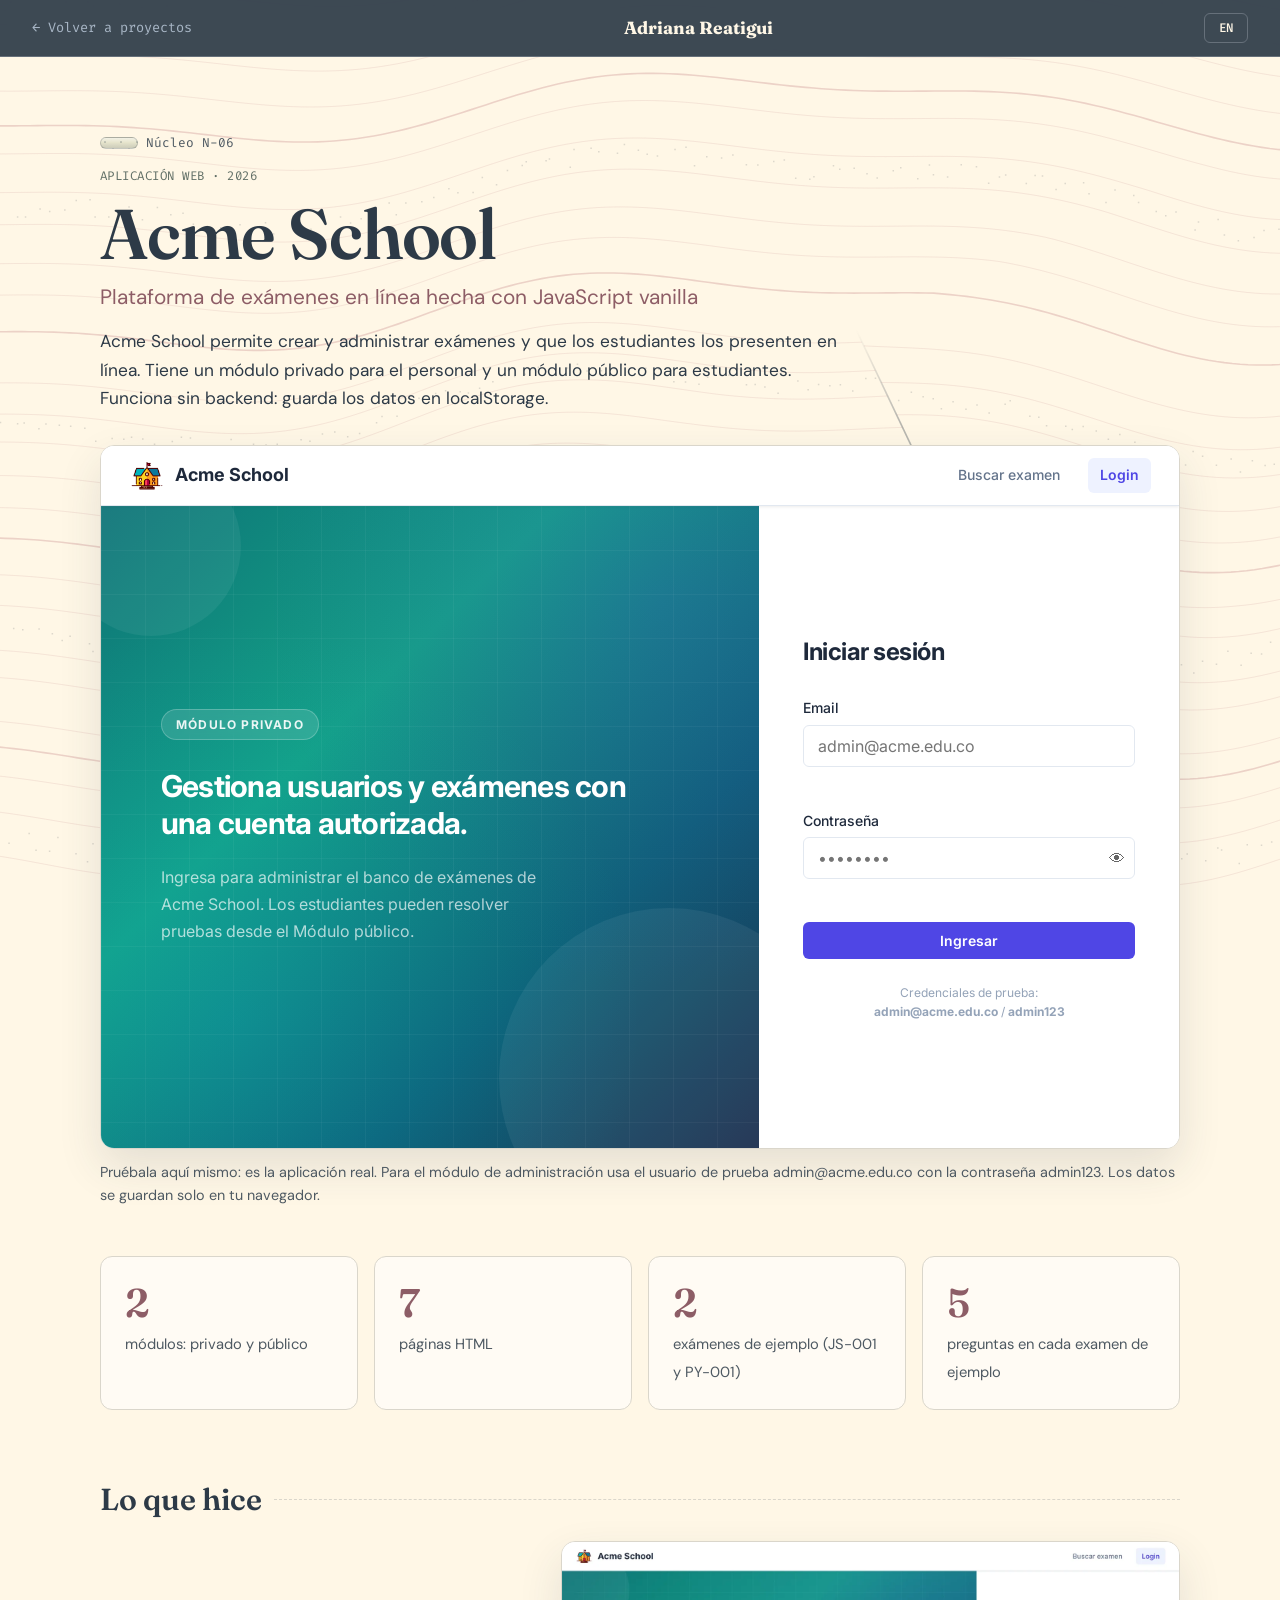
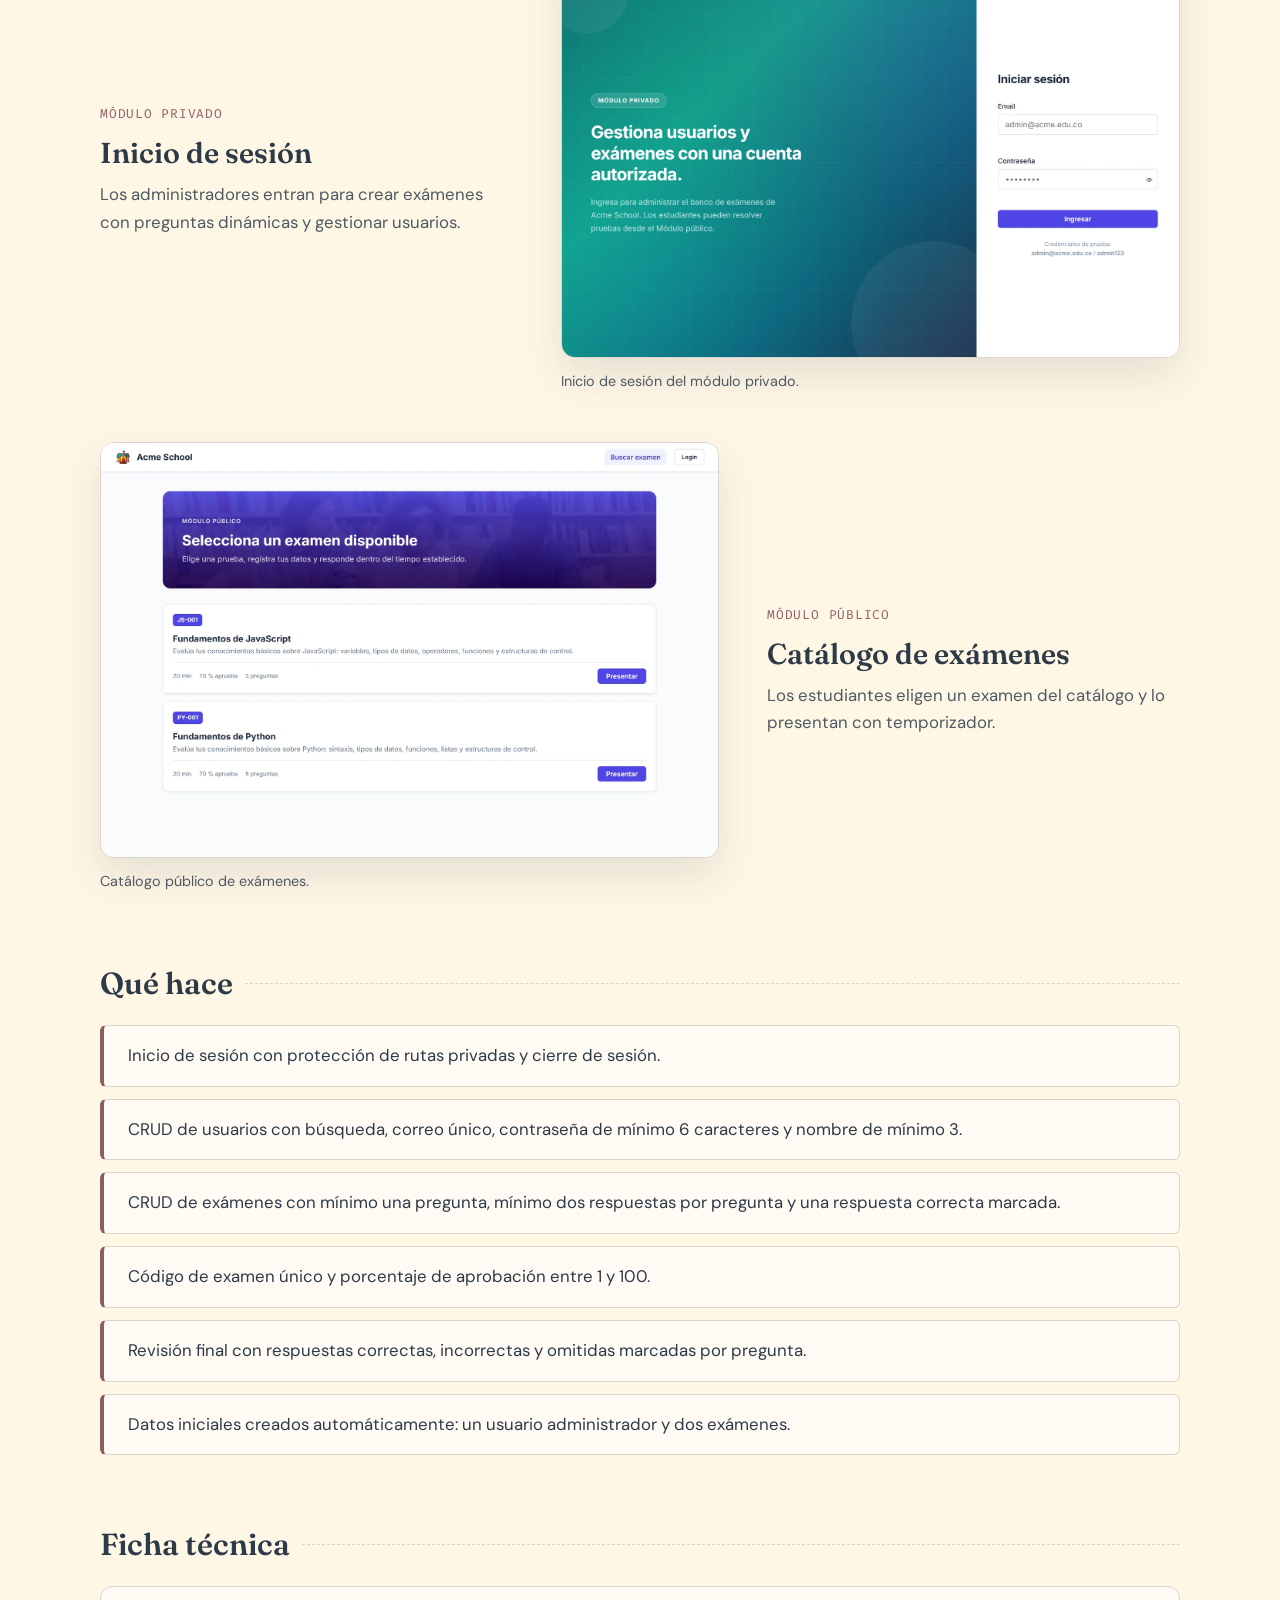
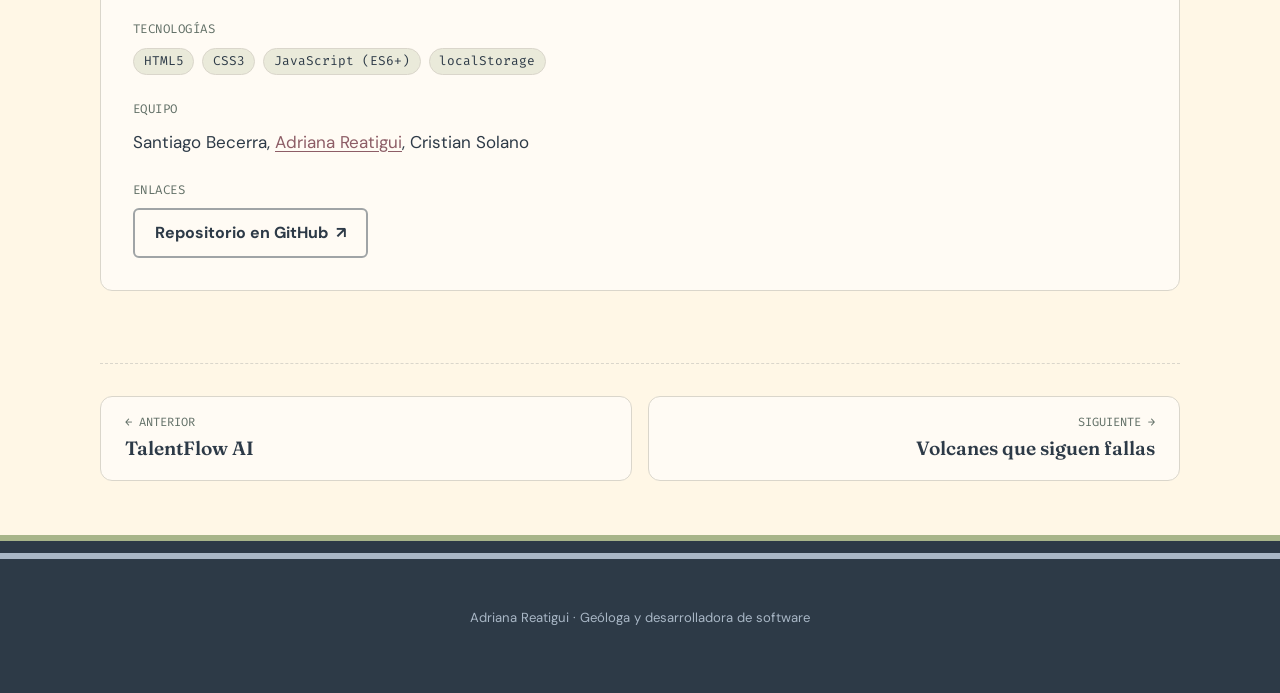
==== commit 5813c2eb: "Merge branch 'dev': póster de la Semana Técnica y secciones renovadas" ====
--- a/proyectos/acme-school.html
+++ b/proyectos/acme-school.html
@@ -74,7 +74,7 @@
       </section>
       <nav class="case-pager" aria-label="Otros proyectos">
         <a class="case-pager__link case-pager__link--prev" href="talentflow-ai.html"><span class="case-pager__hint"><span lang="es">← Anterior</span><span lang="en">← Previous</span></span><span class="case-pager__name">TalentFlow AI</span></a>
-        <a class="case-pager__link case-pager__link--next" href="java-poo.html"><span class="case-pager__hint"><span lang="es">Siguiente →</span><span lang="en">Next →</span></span><span class="case-pager__name"><span lang="es">Práctica Java POO</span><span lang="en">Java OOP Practice</span></span></a>
+        <a class="case-pager__link case-pager__link--next" href="tesis.html"><span class="case-pager__hint"><span lang="es">Siguiente →</span><span lang="en">Next →</span></span><span class="case-pager__name"><span lang="es">Volcanes que siguen fallas</span><span lang="en">Volcanoes that follow faults</span></span></a>
       </nav>
     </div>
   </main>
--- a/css/case.css
+++ b/css/case.css
@@ -1010,6 +1010,12 @@
   .show-block--flip .show-block__text {
     order: 2;
   }
+
+  /* Una figura muy ancha, como un corte geológico: el texto arriba y la figura a todo el ancho */
+  .show-block--wide {
+    grid-template-columns: minmax(0, 1fr);
+    gap: var(--space-4);
+  }
 }
 
 .show-block .show-media {
